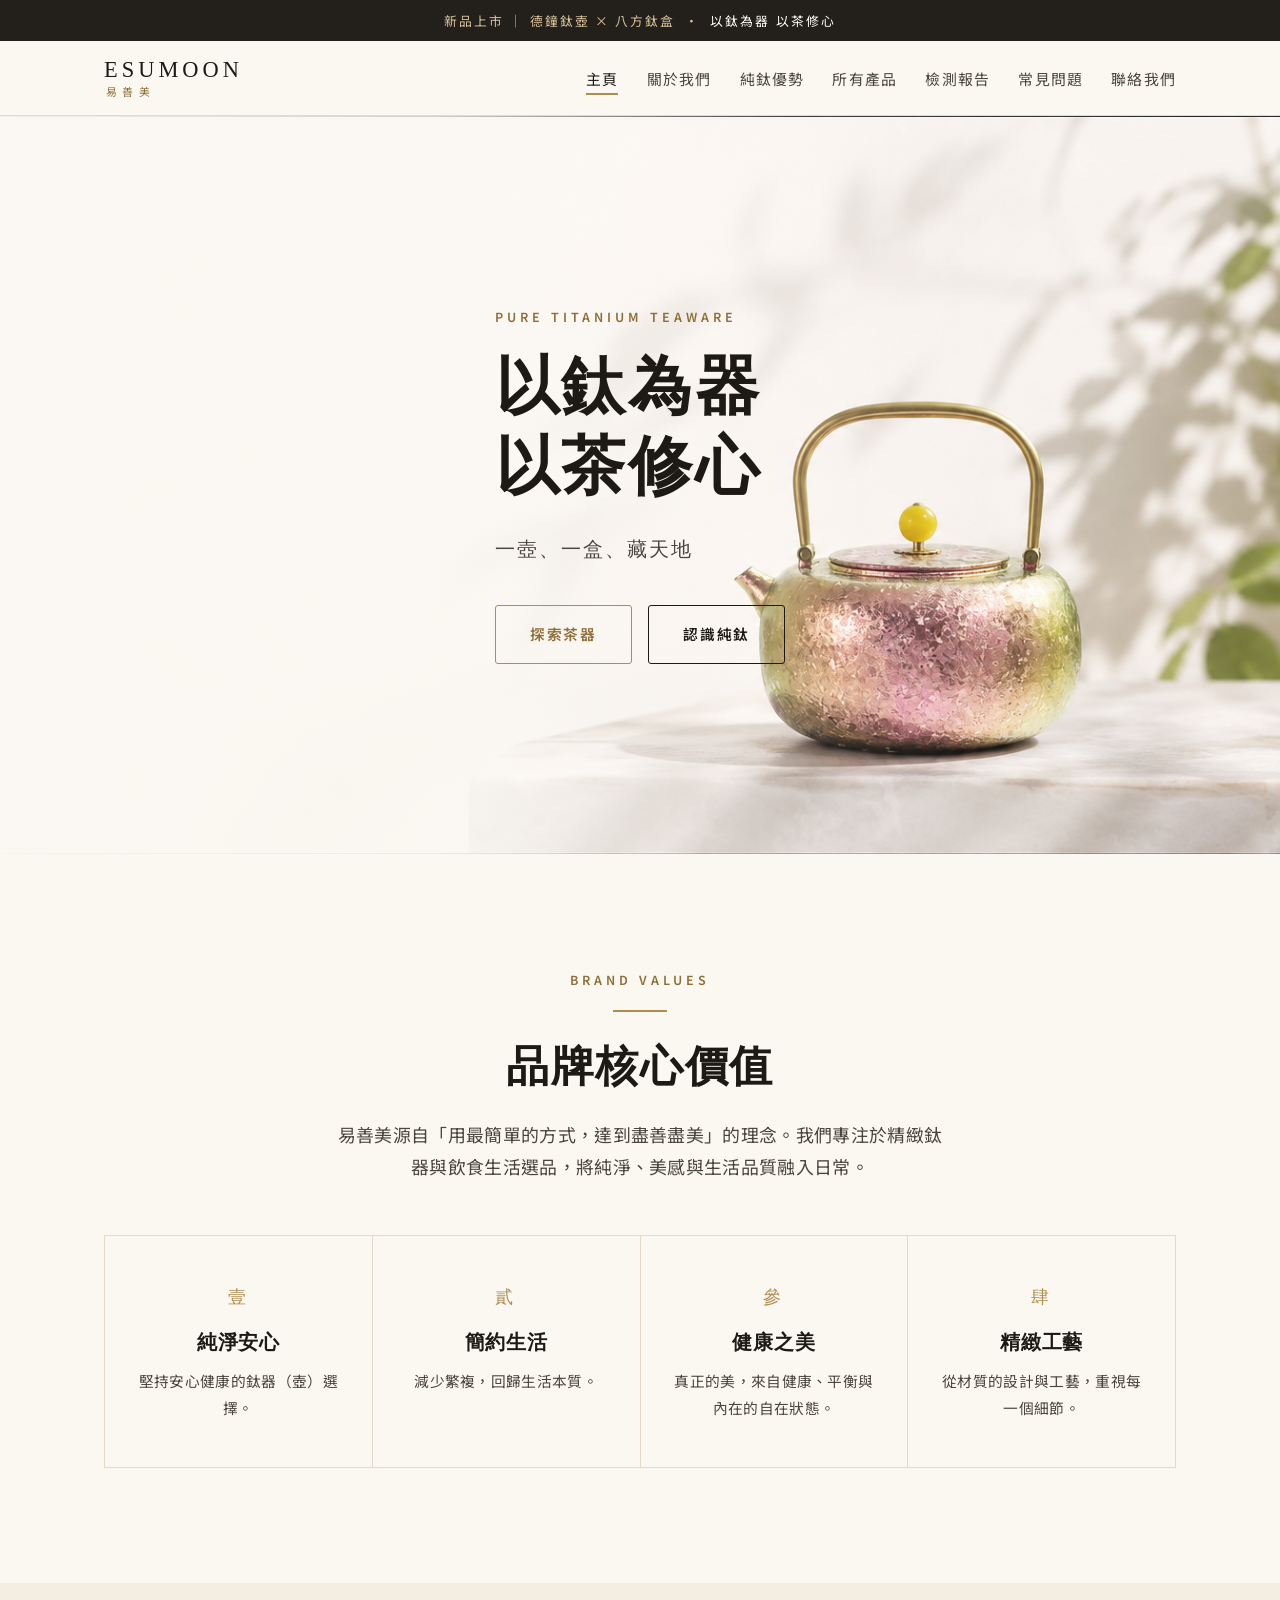
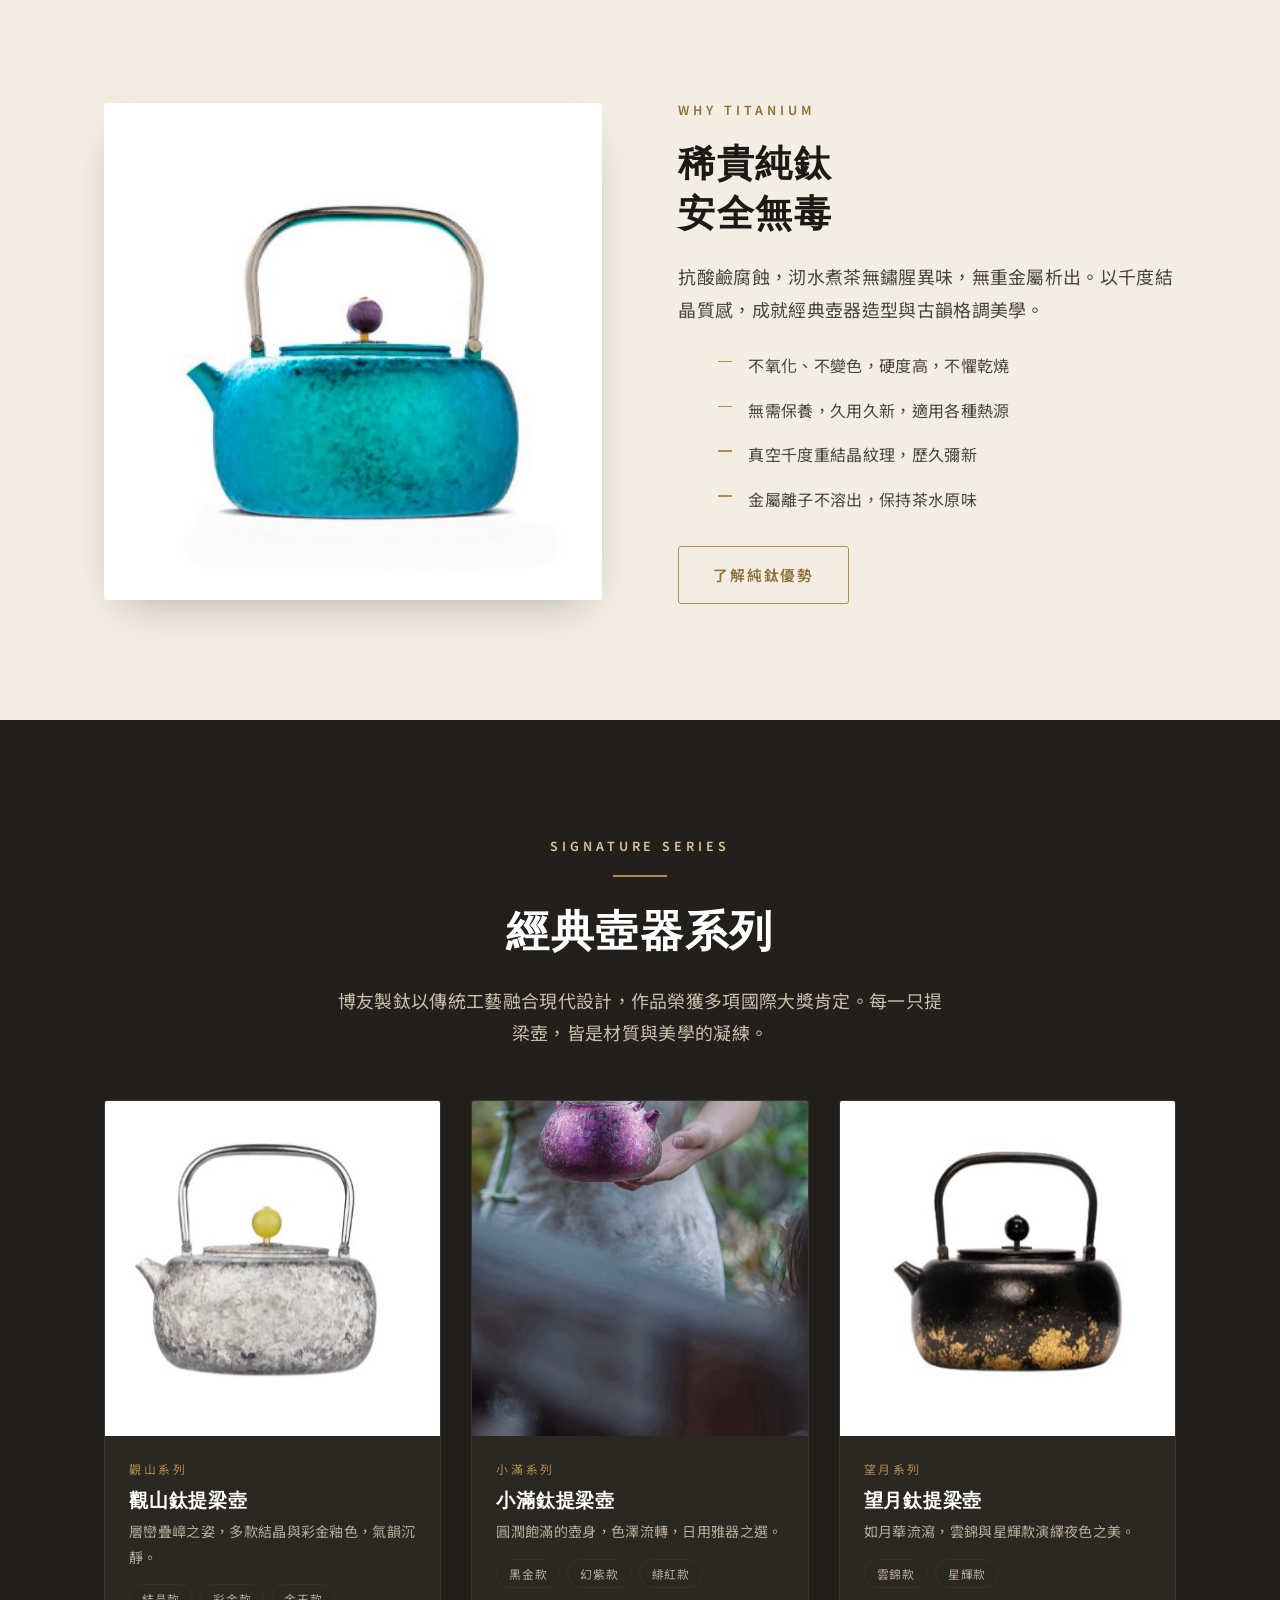
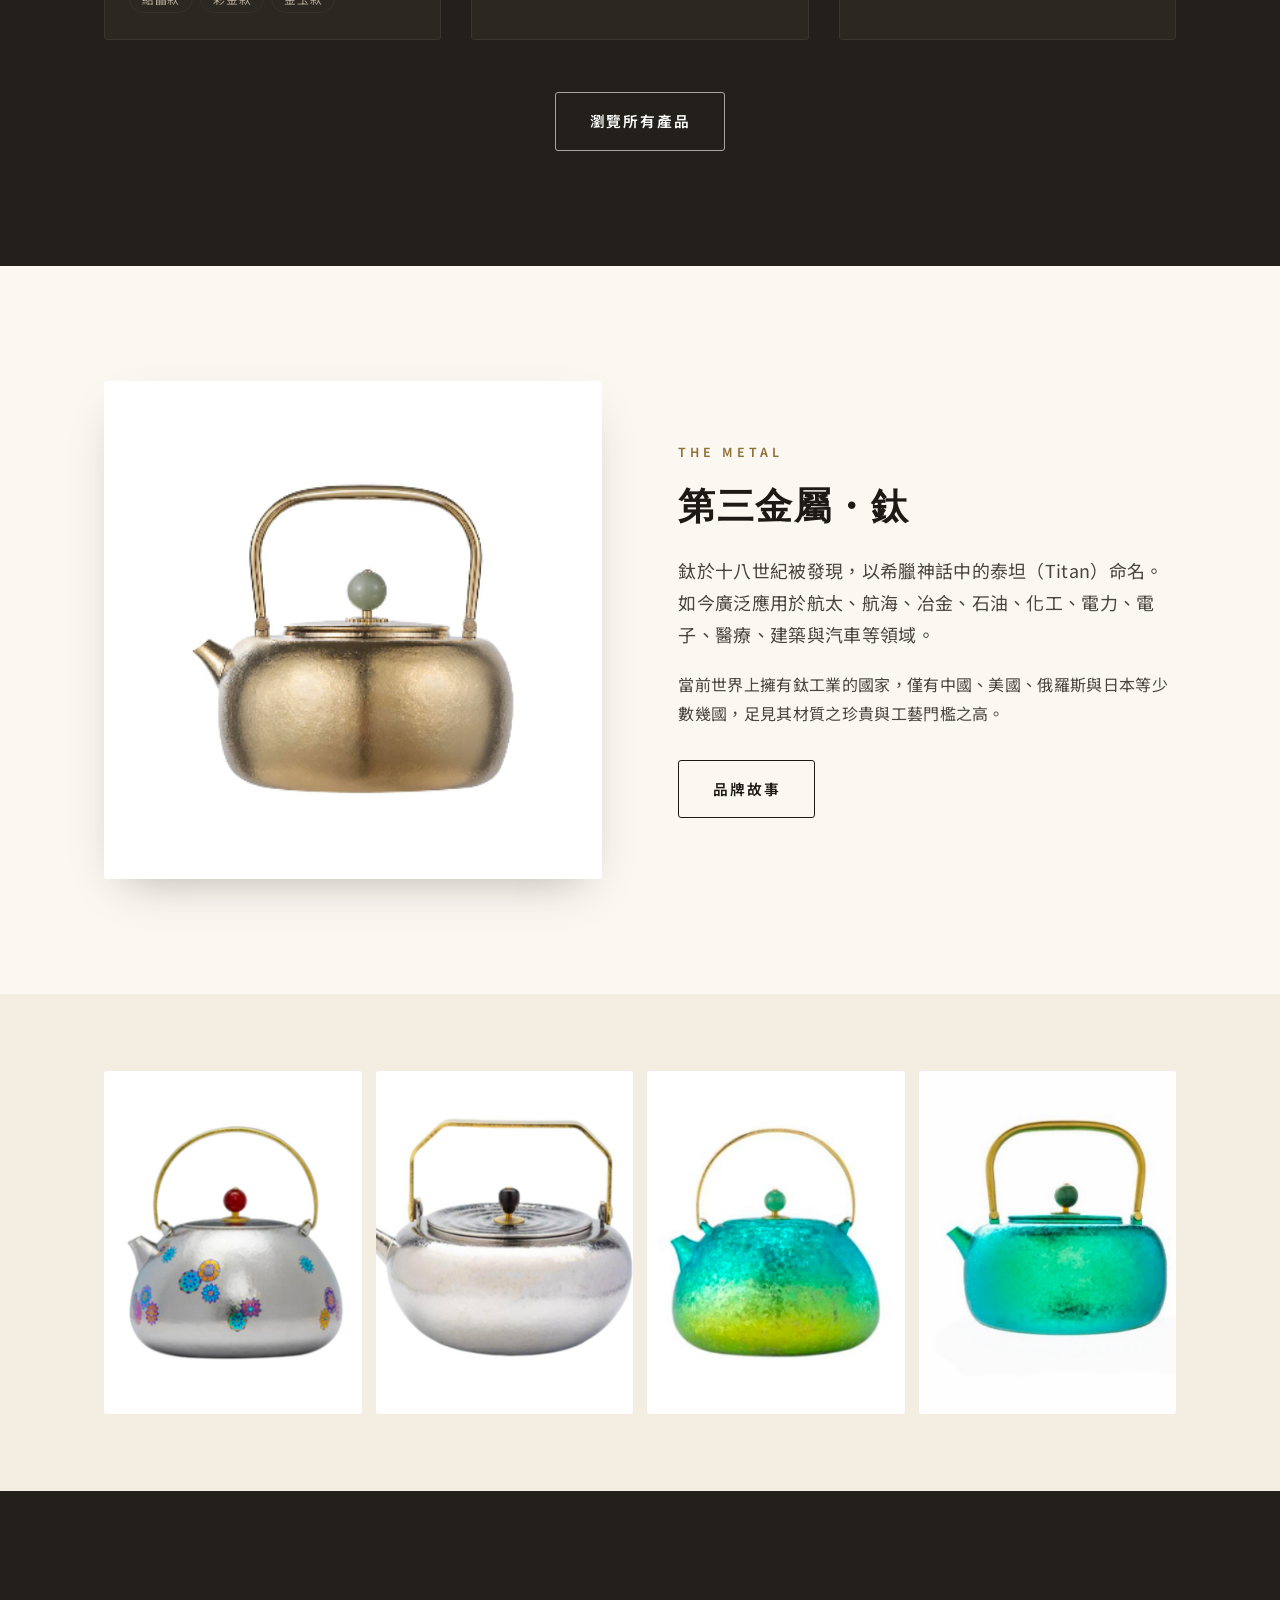
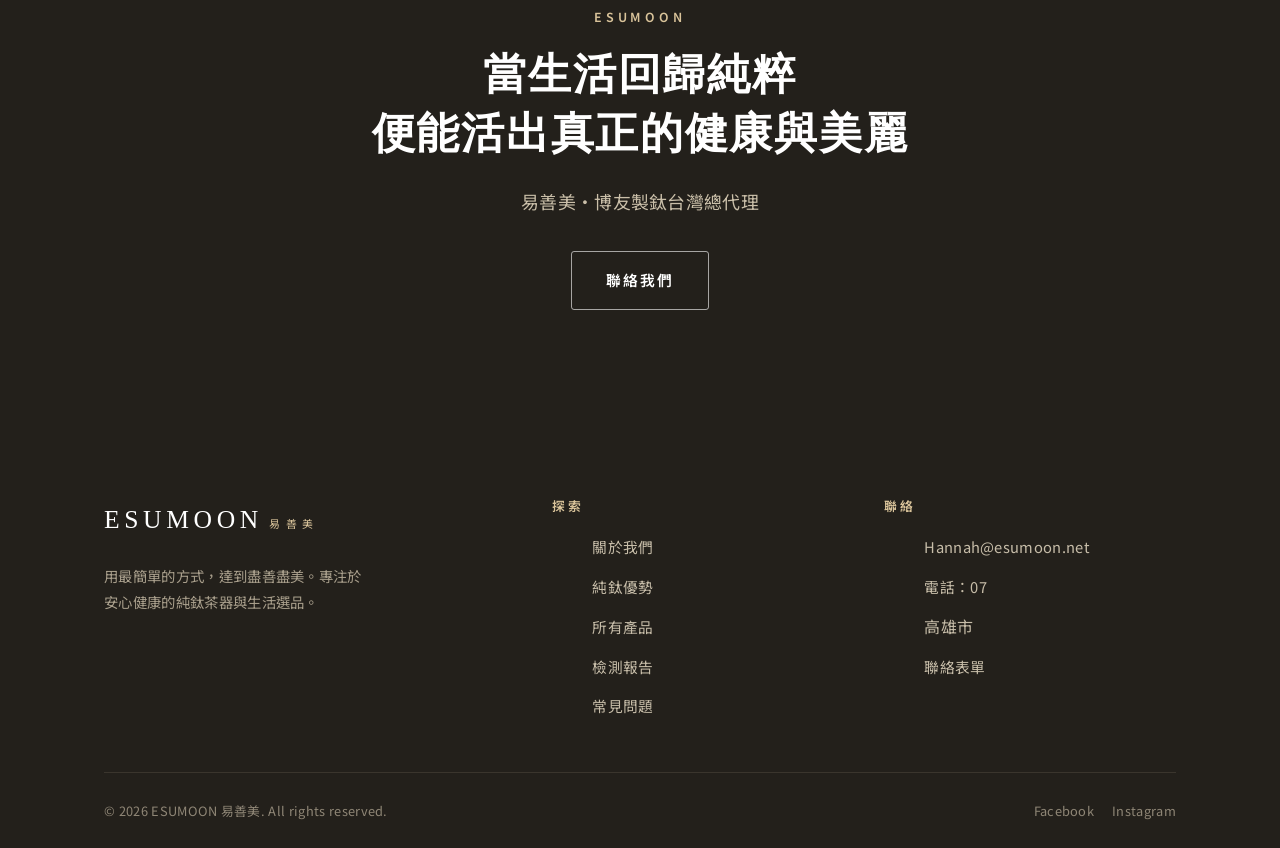
==== index.html @ 02954a68 "Initial commit: Esumoon 易善美 純鈦茶器靜態網站（Wix 重建版） - 7 頁靜態網站（主頁/關於/純鈦優勢/產品/檢測報告/常見問題/聯絡） - 純 HTML/CSS/原生 " ====
<!DOCTYPE html>
<html lang="zh-Hant-TW">
<head>
<meta charset="UTF-8" />
<meta name="viewport" content="width=device-width, initial-scale=1.0" />
<title>Esumoon 易善美｜純鈦茶器・以鈦為器 以茶修心</title>
<meta name="description" content="易善美 Esumoon — 博友製鈦台灣總代理。稀貴純鈦茶器，安全無毒、抗酸鹼腐蝕、無重金屬析出，真空千度重結晶工藝，讓每一次沏茶回歸最純粹的本質。" />
<link rel="preconnect" href="https://fonts.googleapis.com" />
<link rel="preconnect" href="https://fonts.gstatic.com" crossorigin />
<link href="https://fonts.googleapis.com/css2?family=Noto+Sans+TC:wght@300;400;500;700&family=Noto+Serif+TC:wght@500;600;700&display=swap" rel="stylesheet" />
<link rel="icon" type="image/png" href="assets/images/site/logo.png" />
<link rel="stylesheet" href="css/style.css" />
</head>
<body>

<div class="topbar">新品上市 ｜ 德鐘鈦壺 × 八方鈦盒 &nbsp;·&nbsp; <span>以鈦為器 以茶修心</span></div>

<header class="site-header">
  <div class="container">
    <nav class="nav" aria-label="主要導覽">
      <a class="brand" href="index.html">
        <span class="brand__en">ESUMOON</span>
        <span class="brand__zh">易善美</span>
      </a>
      <ul class="nav__links">
        <li><a href="index.html" class="is-active">主頁</a></li>
        <li><a href="about.html">關於我們</a></li>
        <li><a href="titanium.html">純鈦優勢</a></li>
        <li><a href="products.html">所有產品</a></li>
        <li><a href="reports.html">檢測報告</a></li>
        <li><a href="faq.html">常見問題</a></li>
        <li><a href="contact.html">聯絡我們</a></li>
      </ul>
      <button class="nav__toggle" aria-label="開啟選單" aria-expanded="false">
        <span></span><span></span><span></span>
      </button>
    </nav>
  </div>
</header>

<!-- HERO -->
<section class="hero">
  <div class="hero__media"><img src="assets/images/site/hero.png" alt="純鈦提梁壺，虹彩結晶紋理" /></div>
  <div class="hero__scrim"></div>
  <div class="container">
    <div class="hero__inner">
      <p class="eyebrow">Pure Titanium Teaware</p>
      <h1 class="hero__title">以鈦為器<br />以茶修心</h1>
      <p class="hero__sub">一壺、一盒、藏天地</p>
      <div class="hero__cta">
        <a href="products.html" class="btn btn--gold">探索茶器</a>
        <a href="titanium.html" class="btn">認識純鈦</a>
      </div>
    </div>
  </div>
</section>

<!-- 品牌核心價值 -->
<section class="section values">
  <div class="container">
    <div class="center reveal">
      <p class="eyebrow">Brand Values</p>
      <hr class="divider" />
      <h2 class="section-title">品牌核心價值</h2>
      <p class="lead">易善美源自「用最簡單的方式，達到盡善盡美」的理念。我們專注於精緻鈦器與飲食生活選品，將純淨、美感與生活品質融入日常。</p>
    </div>
    <div class="value-grid reveal" style="margin-top:52px">
      <div class="value">
        <div class="value__num">壹</div>
        <h3>純淨安心</h3>
        <p>堅持安心健康的鈦器（壺）選擇。</p>
      </div>
      <div class="value">
        <div class="value__num">貳</div>
        <h3>簡約生活</h3>
        <p>減少繁複，回歸生活本質。</p>
      </div>
      <div class="value">
        <div class="value__num">參</div>
        <h3>健康之美</h3>
        <p>真正的美，來自健康、平衡與內在的自在狀態。</p>
      </div>
      <div class="value">
        <div class="value__num">肆</div>
        <h3>精緻工藝</h3>
        <p>從材質的設計與工藝，重視每一個細節。</p>
      </div>
    </div>
  </div>
</section>

<!-- 純鈦特性 split -->
<section class="section" style="background:var(--cream)">
  <div class="container">
    <div class="split reveal">
      <div class="split__media"><img src="assets/images/products/p07.jpg" alt="鈦提梁壺 結晶紋理" /></div>
      <div class="split__text">
        <p class="eyebrow">Why Titanium</p>
        <h2>稀貴純鈦<br />安全無毒</h2>
        <p class="lead">抗酸鹼腐蝕，沏水煮茶無鏽腥異味，無重金屬析出。以千度結晶質感，成就經典壺器造型與古韻格調美學。</p>
        <ul class="feature-list">
          <li>不氧化、不變色，硬度高，不懼乾燒</li>
          <li>無需保養，久用久新，適用各種熱源</li>
          <li>真空千度重結晶紋理，歷久彌新</li>
          <li>金屬離子不溶出，保持茶水原味</li>
        </ul>
        <p style="margin-top:32px"><a href="titanium.html" class="btn btn--gold">了解純鈦優勢</a></p>
      </div>
    </div>
  </div>
</section>

<!-- 系列精選 -->
<section class="section dark">
  <div class="container">
    <div class="center reveal">
      <p class="eyebrow">Signature Series</p>
      <hr class="divider" />
      <h2 class="section-title">經典壺器系列</h2>
      <p class="lead">博友製鈦以傳統工藝融合現代設計，作品榮獲多項國際大獎肯定。每一只提梁壺，皆是材質與美學的凝練。</p>
    </div>
    <div class="card-grid reveal" style="margin-top:52px">
      <article class="pcard">
        <div class="pcard__img"><img src="assets/images/products/p08.jpg" alt="觀山鈦提梁壺" /></div>
        <div class="pcard__body">
          <p class="pcard__series">觀山系列</p>
          <h3 class="pcard__name">觀山鈦提梁壺</h3>
          <p class="pcard__desc">層巒疊嶂之姿，多款結晶與彩金釉色，氣韻沉靜。</p>
          <div class="pcard__tags"><span class="tag">結晶款</span><span class="tag">彩金款</span><span class="tag">金玉款</span></div>
        </div>
      </article>
      <article class="pcard">
        <div class="pcard__img"><img src="assets/images/products/p03.jpg" alt="小滿鈦提梁壺" /></div>
        <div class="pcard__body">
          <p class="pcard__series">小滿系列</p>
          <h3 class="pcard__name">小滿鈦提梁壺</h3>
          <p class="pcard__desc">圓潤飽滿的壺身，色澤流轉，日用雅器之選。</p>
          <div class="pcard__tags"><span class="tag">黑金款</span><span class="tag">幻紫款</span><span class="tag">緋紅款</span></div>
        </div>
      </article>
      <article class="pcard">
        <div class="pcard__img"><img src="assets/images/products/p12.jpg" alt="望月鈦提梁壺" /></div>
        <div class="pcard__body">
          <p class="pcard__series">望月系列</p>
          <h3 class="pcard__name">望月鈦提梁壺</h3>
          <p class="pcard__desc">如月華流瀉，雲錦與星輝款演繹夜色之美。</p>
          <div class="pcard__tags"><span class="tag">雲錦款</span><span class="tag">星輝款</span></div>
        </div>
      </article>
    </div>
    <div class="center reveal" style="margin-top:52px">
      <a href="products.html" class="btn btn--light">瀏覽所有產品</a>
    </div>
  </div>
</section>

<!-- 關於鈦 -->
<section class="section">
  <div class="container">
    <div class="split split--rev reveal">
      <div class="split__text">
        <p class="eyebrow">The Metal</p>
        <h2>第三金屬・鈦</h2>
        <p class="lead">鈦於十八世紀被發現，以希臘神話中的泰坦（Titan）命名。如今廣泛應用於航太、航海、冶金、石油、化工、電力、電子、醫療、建築與汽車等領域。</p>
        <p style="margin-top:20px;color:var(--ink-soft)">當前世界上擁有鈦工業的國家，僅有中國、美國、俄羅斯與日本等少數幾國，足見其材質之珍貴與工藝門檻之高。</p>
        <p style="margin-top:32px"><a href="about.html" class="btn">品牌故事</a></p>
      </div>
      <div class="split__media"><img src="assets/images/products/p16.jpg" alt="純鈦茶器" /></div>
    </div>
  </div>
</section>

<!-- 影像廊 -->
<section class="section--tight" style="background:var(--cream)">
  <div class="container">
    <div class="gallery reveal">
      <figure><img src="assets/images/products/p09.jpg" alt="鈦茶器作品" /></figure>
      <figure><img src="assets/images/products/p10.jpg" alt="鈦茶器作品" /></figure>
      <figure><img src="assets/images/products/p11.jpg" alt="鈦茶器作品" /></figure>
      <figure><img src="assets/images/products/p15.jpg" alt="鈦茶器作品" /></figure>
    </div>
  </div>
</section>

<!-- CTA -->
<section class="section dark center">
  <div class="container reveal">
    <p class="eyebrow">Esumoon</p>
    <h2 class="section-title">當生活回歸純粹<br />便能活出真正的健康與美麗</h2>
    <p class="lead">易善美・博友製鈦台灣總代理</p>
    <div style="margin-top:34px"><a href="contact.html" class="btn btn--light">聯絡我們</a></div>
  </div>
</section>

<!-- FOOTER -->
<footer class="site-footer">
  <div class="container">
    <div class="footer-grid">
      <div class="footer-brand">
        <span class="brand__en">ESUMOON</span>
        <span class="brand__zh">易善美</span>
        <p>用最簡單的方式，達到盡善盡美。專注於安心健康的純鈦茶器與生活選品。</p>
      </div>
      <div class="footer-col">
        <h4>探索</h4>
        <ul>
          <li><a href="about.html">關於我們</a></li>
          <li><a href="titanium.html">純鈦優勢</a></li>
          <li><a href="products.html">所有產品</a></li>
          <li><a href="reports.html">檢測報告</a></li>
          <li><a href="faq.html">常見問題</a></li>
        </ul>
      </div>
      <div class="footer-col">
        <h4>聯絡</h4>
        <ul>
          <li><a href="mailto:Hannah@esumoon.net">Hannah@esumoon.net</a></li>
          <li><a href="tel:07">電話：07</a></li>
          <li>高雄市</li>
          <li><a href="contact.html">聯絡表單</a></li>
        </ul>
      </div>
    </div>
    <div class="footer-bottom">
      <span>© 2026 ESUMOON 易善美. All rights reserved.</span>
      <div class="socials">
        <a href="#" aria-label="Facebook">Facebook</a>
        <a href="#" aria-label="Instagram">Instagram</a>
      </div>
    </div>
  </div>
</footer>

<script src="js/main.js"></script>
</body>
</html>
---- css/style.css ----
/* =========================================================
   Esumoon 易善美 — 純鈦茶器品牌官網（靜態重建版）
   Design system
   ========================================================= */

:root {
  /* Palette */
  --ink:        #1d1a16;   /* 主文字 / 深炭 */
  --ink-soft:   #4a453d;
  --paper:      #fbf8f2;   /* 主背景 米白 */
  --cream:      #f3ede2;   /* 次背景 */
  --line:       #e3daca;   /* 分隔線 */
  --gold:       #b08d4f;   /* 金 主強調 */
  --gold-deep:  #8f6f38;
  --gold-soft:  #d9c39a;
  --charcoal:   #23201b;   /* 深色區塊 */
  --teal:       #3c8f8a;   /* 鈦虹彩點綴 */

  --maxw: 1200px;
  --gutter: clamp(20px, 5vw, 64px);
  --radius: 3px;

  --serif: "Noto Serif TC", "Songti TC", "STSong", serif;
  --sans:  "Noto Sans TC", "PingFang TC", "Microsoft JhengHei", sans-serif;

  --shadow: 0 18px 45px -20px rgba(35, 32, 27, .35);
}

/* ---------- Reset ---------- */
*, *::before, *::after { box-sizing: border-box; }
* { margin: 0; }
html { scroll-behavior: smooth; -webkit-text-size-adjust: 100%; }
body {
  font-family: var(--sans);
  color: var(--ink);
  background: var(--paper);
  line-height: 1.8;
  letter-spacing: .02em;
  font-size: 16px;
  -webkit-font-smoothing: antialiased;
  overflow-x: hidden;
}
img { max-width: 100%; display: block; }
a { color: inherit; text-decoration: none; }
h1, h2, h3, h4 { font-family: var(--serif); font-weight: 600; line-height: 1.35; letter-spacing: .04em; }

/* ---------- Layout helpers ---------- */
.container { max-width: var(--maxw); margin-inline: auto; padding-inline: var(--gutter); }
.section { padding-block: clamp(64px, 9vw, 128px); }
.section--tight { padding-block: clamp(48px, 6vw, 88px); }
.center { text-align: center; }
.eyebrow {
  font-family: var(--sans);
  font-size: .78rem;
  letter-spacing: .32em;
  text-transform: uppercase;
  color: var(--gold-deep);
  font-weight: 600;
  margin-bottom: 18px;
}
.section-title { font-size: clamp(1.7rem, 3.6vw, 2.7rem); margin-bottom: 22px; }
.lead { font-size: clamp(1rem, 1.4vw, 1.12rem); color: var(--ink-soft); max-width: 62ch; }
.center .lead { margin-inline: auto; }
.divider {
  width: 54px; height: 2px; background: var(--gold);
  margin: 0 auto 26px; border: 0;
}

/* ---------- Buttons ---------- */
.btn {
  display: inline-flex; align-items: center; gap: .6em;
  font-family: var(--sans); font-size: .92rem; font-weight: 600;
  letter-spacing: .12em;
  padding: 15px 34px; border-radius: var(--radius);
  border: 1px solid var(--ink); color: var(--ink); background: transparent;
  cursor: pointer; transition: all .3s ease;
}
.btn:hover { background: var(--ink); color: var(--paper); }
.btn--gold { border-color: var(--gold); color: var(--gold-deep); }
.btn--gold:hover { background: var(--gold); color: #fff; border-color: var(--gold); }
.btn--light { border-color: rgba(255,255,255,.6); color: #fff; }
.btn--light:hover { background: #fff; color: var(--ink); border-color: #fff; }

/* =========================================================
   Header / Nav
   ========================================================= */
.site-header {
  position: sticky; top: 0; z-index: 100;
  background: rgba(251, 248, 242, .88);
  backdrop-filter: saturate(160%) blur(10px);
  border-bottom: 1px solid var(--line);
}
.nav {
  display: flex; align-items: center; justify-content: space-between;
  height: 74px; position: relative;
}
.brand { display: flex; flex-direction: column; line-height: 1; }
.brand__en { font-family: var(--serif); font-size: 1.4rem; letter-spacing: .18em; color: var(--ink); }
.brand__zh { font-size: .68rem; letter-spacing: .5em; color: var(--gold-deep); margin-top: 5px; padding-left: .18em; }
.nav__links { display: flex; align-items: center; gap: clamp(18px, 2.2vw, 34px); list-style: none; }
.nav__links a {
  font-size: .93rem; letter-spacing: .08em; position: relative; padding-block: 6px;
  color: var(--ink-soft); transition: color .25s;
}
.nav__links a::after {
  content: ""; position: absolute; left: 0; bottom: 0; height: 1.5px; width: 0;
  background: var(--gold); transition: width .28s ease;
}
.nav__links a:hover, .nav__links a.is-active { color: var(--ink); }
.nav__links a:hover::after, .nav__links a.is-active::after { width: 100%; }
.nav__toggle {
  display: none; background: none; border: 0; cursor: pointer;
  width: 40px; height: 40px; padding: 8px; margin-left: auto; flex: none; z-index: 2;
}
.nav__toggle span { display: block; height: 1.6px; background: var(--ink); margin: 6px 0; transition: .3s; }
.nav.is-open .nav__toggle span:nth-child(1) { transform: translateY(7.6px) rotate(45deg); }
.nav.is-open .nav__toggle span:nth-child(2) { opacity: 0; }
.nav.is-open .nav__toggle span:nth-child(3) { transform: translateY(-7.6px) rotate(-45deg); }

/* announcement bar */
.topbar {
  background: var(--charcoal); color: var(--gold-soft);
  text-align: center; font-size: .8rem; letter-spacing: .16em;
  padding: 9px 16px;
}
.topbar span { color: #fff; }

/* =========================================================
   Hero
   ========================================================= */
.hero {
  position: relative; min-height: 82vh; display: flex; align-items: center;
  background: var(--cream);
  overflow: hidden;
}
.hero__media { position: absolute; inset: 0; }
.hero__media img { width: 100%; height: 100%; object-fit: cover; object-position: right center; }
.hero__scrim {
  position: absolute; inset: 0;
  background: linear-gradient(90deg, rgba(251,248,242,.96) 0%, rgba(251,248,242,.82) 34%, rgba(251,248,242,.15) 62%, rgba(251,248,242,0) 100%);
}
.hero .container { position: relative; }
.hero__inner { max-width: 560px; }
.hero__title { font-size: clamp(2.2rem, 5.4vw, 4rem); line-height: 1.25; margin-bottom: 24px; }
.hero__sub { font-size: clamp(1rem, 1.7vw, 1.28rem); color: var(--ink-soft); font-family: var(--serif); letter-spacing: .1em; margin-bottom: 38px; }
.hero__cta { display: flex; gap: 16px; flex-wrap: wrap; }

/* =========================================================
   Values grid
   ========================================================= */
.values { background: var(--paper); }
.value-grid {
  display: grid; grid-template-columns: repeat(4, 1fr); gap: 1px;
  background: var(--line); border: 1px solid var(--line);
}
.value {
  background: var(--paper); padding: 46px 30px; text-align: center;
}
.value-grid--5 { grid-template-columns: repeat(5, 1fr); }
.value__num { font-family: var(--serif); font-size: 1.1rem; color: var(--gold); letter-spacing: .2em; margin-bottom: 16px; }
.value h3 { font-size: 1.25rem; margin-bottom: 12px; }
.value p { font-size: .92rem; color: var(--ink-soft); }

/* =========================================================
   Feature split
   ========================================================= */
.split { display: grid; grid-template-columns: 1fr 1fr; align-items: center; gap: clamp(32px, 6vw, 88px); }
.split--rev .split__text { order: 2; }
.split__media img { width: 100%; border-radius: var(--radius); box-shadow: var(--shadow); }
.split__text h2 { font-size: clamp(1.6rem, 3vw, 2.3rem); margin-bottom: 22px; }
.feature-list { list-style: none; margin-top: 26px; display: grid; gap: 16px; }
.feature-list li { position: relative; padding-left: 30px; color: var(--ink-soft); }
.feature-list li::before {
  content: ""; position: absolute; left: 0; top: .62em;
  width: 14px; height: 1.5px; background: var(--gold);
}

/* =========================================================
   Product showcase
   ========================================================= */
.dark { background: var(--charcoal); color: var(--cream); }
.dark .section-title, .dark h3 { color: #fff; }
.dark .lead { color: #cabfa9; }
.dark .eyebrow { color: var(--gold-soft); }

.card-grid { display: grid; grid-template-columns: repeat(3, 1fr); gap: 30px; }
.pcard {
  background: var(--paper); border: 1px solid var(--line); border-radius: var(--radius);
  overflow: hidden; transition: transform .35s ease, box-shadow .35s ease;
}
.dark .pcard { background: #2b2721; border-color: #3a352d; }
.pcard:hover { transform: translateY(-6px); box-shadow: var(--shadow); }
.pcard__img { aspect-ratio: 1 / 1; overflow: hidden; background: var(--cream); }
.dark .pcard__img { background: #221f1a; }
.pcard__img img { width: 100%; height: 100%; object-fit: cover; transition: transform .6s ease; }
.pcard:hover .pcard__img img { transform: scale(1.05); }
.pcard__body { padding: 22px 24px 26px; }
.pcard__series { font-size: .74rem; letter-spacing: .22em; color: var(--gold); text-transform: uppercase; margin-bottom: 8px; }
.pcard__name { font-family: var(--serif); font-size: 1.18rem; margin-bottom: 6px; }
.dark .pcard__name { color: #fff; }
.pcard__desc { font-size: .88rem; color: var(--ink-soft); }
.dark .pcard__desc { color: #b8ad98; }
.pcard__tags { margin-top: 14px; display: flex; flex-wrap: wrap; gap: 7px; }
.tag {
  font-size: .74rem; letter-spacing: .06em; color: var(--ink-soft);
  border: 1px solid var(--line); border-radius: 999px; padding: 3px 12px;
}
.dark .tag { border-color: #46403666; color: #b8ad98; }

/* accessory category grid (text cards) */
.acc-grid { display: grid; grid-template-columns: repeat(3, 1fr); gap: 18px; }
.acc {
  background: #2b2721; border: 1px solid #3a352d; border-radius: var(--radius);
  padding: 30px 30px 34px; transition: border-color .3s, transform .3s;
}
.acc:hover { border-color: var(--gold); transform: translateY(-4px); }
.acc .pcard__name { color: #fff; margin-bottom: 8px; }
.acc .pcard__desc { color: #b8ad98; margin-bottom: 16px; }

/* gallery */
.gallery { display: grid; grid-template-columns: repeat(4, 1fr); gap: 14px; }
.gallery figure { position: relative; overflow: hidden; border-radius: var(--radius); aspect-ratio: 3 / 4; background: var(--cream); }
.gallery img { width: 100%; height: 100%; object-fit: cover; transition: transform .6s ease; }
.gallery figure:hover img { transform: scale(1.06); }

/* =========================================================
   Awards / logos
   ========================================================= */
.awards { display: grid; grid-template-columns: repeat(3, 1fr); gap: 40px; }
.award { text-align: center; padding: 20px; }
.award__badge {
  width: 76px; height: 76px; margin: 0 auto 22px; border-radius: 50%;
  border: 1.5px solid var(--gold); color: var(--gold-deep);
  display: grid; place-items: center; font-family: var(--serif); font-size: 1.5rem;
}
.award__logo { height: 96px; margin: 0 auto 24px; display: grid; place-items: center; }
.award__logo img { max-height: 96px; width: auto; object-fit: contain; }
.award h3 { font-size: 1.2rem; margin-bottom: 12px; }
.award p { font-size: .9rem; color: var(--ink-soft); }

.certs { display: flex; flex-wrap: wrap; gap: 18px; justify-content: center; margin-top: 40px; }
.cert {
  border: 1px solid var(--line); border-radius: var(--radius);
  padding: 14px 30px; font-family: var(--serif); letter-spacing: .1em;
  font-size: 1.05rem; color: var(--ink-soft); background: var(--paper);
}
.cert small { display: block; font-family: var(--sans); font-size: .68rem; letter-spacing: .1em; color: var(--gold-deep); margin-top: 2px; }

/* =========================================================
   Timeline
   ========================================================= */
.timeline { max-width: 780px; margin-inline: auto; position: relative; }
.timeline::before { content: ""; position: absolute; left: 90px; top: 6px; bottom: 6px; width: 1px; background: var(--line); }
.tl-item { display: grid; grid-template-columns: 90px 1fr; gap: 34px; padding-block: 18px; position: relative; }
.tl-item__year { font-family: var(--serif); font-size: 1.15rem; color: var(--gold-deep); text-align: right; }
.tl-item__body { position: relative; }
.tl-item__body::before {
  content: ""; position: absolute; left: -38px; top: .5em; width: 9px; height: 9px;
  background: var(--paper); border: 2px solid var(--gold); border-radius: 50%;
}
.tl-item__body p { color: var(--ink-soft); font-size: .95rem; }

/* =========================================================
   FAQ accordion
   ========================================================= */
.faq { max-width: 820px; margin-inline: auto; }
.faq-item { border-bottom: 1px solid var(--line); }
.faq-q {
  width: 100%; background: none; border: 0; cursor: pointer;
  display: flex; justify-content: space-between; align-items: center; gap: 20px;
  padding: 26px 4px; text-align: left;
  font-family: var(--serif); font-size: 1.1rem; color: var(--ink); letter-spacing: .03em;
}
.faq-q__icon { flex: none; width: 22px; height: 22px; position: relative; transition: transform .3s; }
.faq-q__icon::before, .faq-q__icon::after { content: ""; position: absolute; background: var(--gold); }
.faq-q__icon::before { top: 50%; left: 0; right: 0; height: 1.6px; transform: translateY(-50%); }
.faq-q__icon::after { left: 50%; top: 0; bottom: 0; width: 1.6px; transform: translateX(-50%); transition: opacity .3s; }
.faq-item.is-open .faq-q__icon::after { opacity: 0; }
.faq-a { overflow: hidden; max-height: 0; transition: max-height .4s ease; }
.faq-a__inner { padding: 0 4px 26px; color: var(--ink-soft); font-size: .96rem; }

/* =========================================================
   Contact
   ========================================================= */
.contact-grid { display: grid; grid-template-columns: 1.1fr .9fr; gap: clamp(32px, 6vw, 72px); }
.field { margin-bottom: 22px; }
.field label { display: block; font-size: .85rem; letter-spacing: .08em; margin-bottom: 8px; color: var(--ink-soft); }
.field label .req { color: var(--gold-deep); }
.field input, .field select, .field textarea {
  width: 100%; font-family: var(--sans); font-size: .95rem; color: var(--ink);
  padding: 13px 15px; border: 1px solid var(--line); border-radius: var(--radius);
  background: var(--paper); transition: border-color .25s;
}
.field input:focus, .field select:focus, .field textarea:focus { outline: none; border-color: var(--gold); }
.field textarea { min-height: 140px; resize: vertical; }
.contact-info { }
.contact-info .info-row { display: flex; gap: 16px; padding: 20px 0; border-bottom: 1px solid var(--line); }
.contact-info .info-row:last-child { border-bottom: 0; }
.info-row .k { font-family: var(--serif); font-size: 1.05rem; color: var(--gold-deep); min-width: 68px; }
.info-row .v { color: var(--ink-soft); }
.form-note { font-size: .82rem; color: var(--ink-soft); margin-top: 10px; }

/* =========================================================
   Page banner (interior pages)
   ========================================================= */
.page-banner { background: var(--charcoal); color: #fff; text-align: center; padding: clamp(60px, 9vw, 110px) 0; }
.page-banner h1 { font-size: clamp(2rem, 4.5vw, 3rem); margin-bottom: 14px; }
.page-banner p { color: var(--gold-soft); letter-spacing: .16em; font-size: .95rem; }
.breadcrumb { font-size: .8rem; letter-spacing: .1em; color: var(--ink-soft); padding: 18px 0; }
.breadcrumb a:hover { color: var(--gold-deep); }

/* prose */
.prose p { margin-bottom: 20px; color: var(--ink-soft); }
.prose h3 { font-size: 1.4rem; margin: 40px 0 16px; }
.prose h3:first-child { margin-top: 0; }

/* =========================================================
   Footer
   ========================================================= */
.site-footer { background: var(--charcoal); color: #c7bda9; padding-top: 72px; }
.footer-grid { display: grid; grid-template-columns: 1.4fr 1fr 1fr; gap: 40px; padding-bottom: 52px; border-bottom: 1px solid #3a352d; }
.footer-brand .brand__en { color: #fff; font-size: 1.6rem; }
.footer-brand .brand__zh { color: var(--gold-soft); }
.footer-brand p { margin-top: 20px; font-size: .9rem; max-width: 34ch; color: #a99f8c; }
.footer-col h4 { font-family: var(--sans); font-size: .8rem; letter-spacing: .2em; text-transform: uppercase; color: var(--gold-soft); margin-bottom: 18px; }
.footer-col ul { list-style: none; display: grid; gap: 11px; }
.footer-col a { font-size: .92rem; color: #c7bda9; transition: color .25s; }
.footer-col a:hover { color: #fff; }
.footer-bottom { display: flex; justify-content: space-between; align-items: center; flex-wrap: wrap; gap: 14px; padding: 26px 0; font-size: .8rem; color: #8f8676; }
.footer-bottom .socials { display: flex; gap: 18px; }
.footer-bottom .socials a:hover { color: #fff; }

/* =========================================================
   Reveal on scroll
   ========================================================= */
.reveal { opacity: 0; transform: translateY(28px); transition: opacity .7s ease, transform .7s ease; }
.reveal.is-in { opacity: 1; transform: none; }

/* =========================================================
   Responsive
   ========================================================= */
@media (max-width: 960px) {
  .value-grid, .value-grid--5 { grid-template-columns: repeat(2, 1fr); }
  .card-grid { grid-template-columns: repeat(2, 1fr); }
  .acc-grid { grid-template-columns: repeat(2, 1fr); }
  .awards { grid-template-columns: 1fr; gap: 20px; }
  .split { grid-template-columns: 1fr; }
  .split--rev .split__text { order: 0; }
  .contact-grid { grid-template-columns: 1fr; }
  .footer-grid { grid-template-columns: 1fr 1fr; }
  .gallery { grid-template-columns: repeat(3, 1fr); }
}
@media (max-width: 680px) {
  .nav__toggle { display: block; }
  .nav__links {
    position: absolute; top: 74px; left: 0; right: 0; flex-direction: column;
    gap: 0; background: var(--paper); border-bottom: 1px solid var(--line);
    max-height: 0; overflow: hidden; transition: max-height .35s ease;
  }
  .nav.is-open .nav__links { max-height: 460px; }
  .nav__links li { width: 100%; text-align: center; border-top: 1px solid var(--line); }
  .nav__links a { display: block; padding: 16px; }
  .hero__scrim { background: linear-gradient(180deg, rgba(251,248,242,.7) 0%, rgba(251,248,242,.55) 45%, rgba(251,248,242,.9) 100%); }
  .hero__media img { object-position: center; }
  .card-grid { grid-template-columns: 1fr; }
  .acc-grid { grid-template-columns: 1fr; }
  .value-grid, .value-grid--5 { grid-template-columns: 1fr; }
  .gallery { grid-template-columns: repeat(2, 1fr); }
  .footer-grid { grid-template-columns: 1fr; }
  .timeline::before { left: 70px; }
  .tl-item { grid-template-columns: 70px 1fr; gap: 24px; }
}
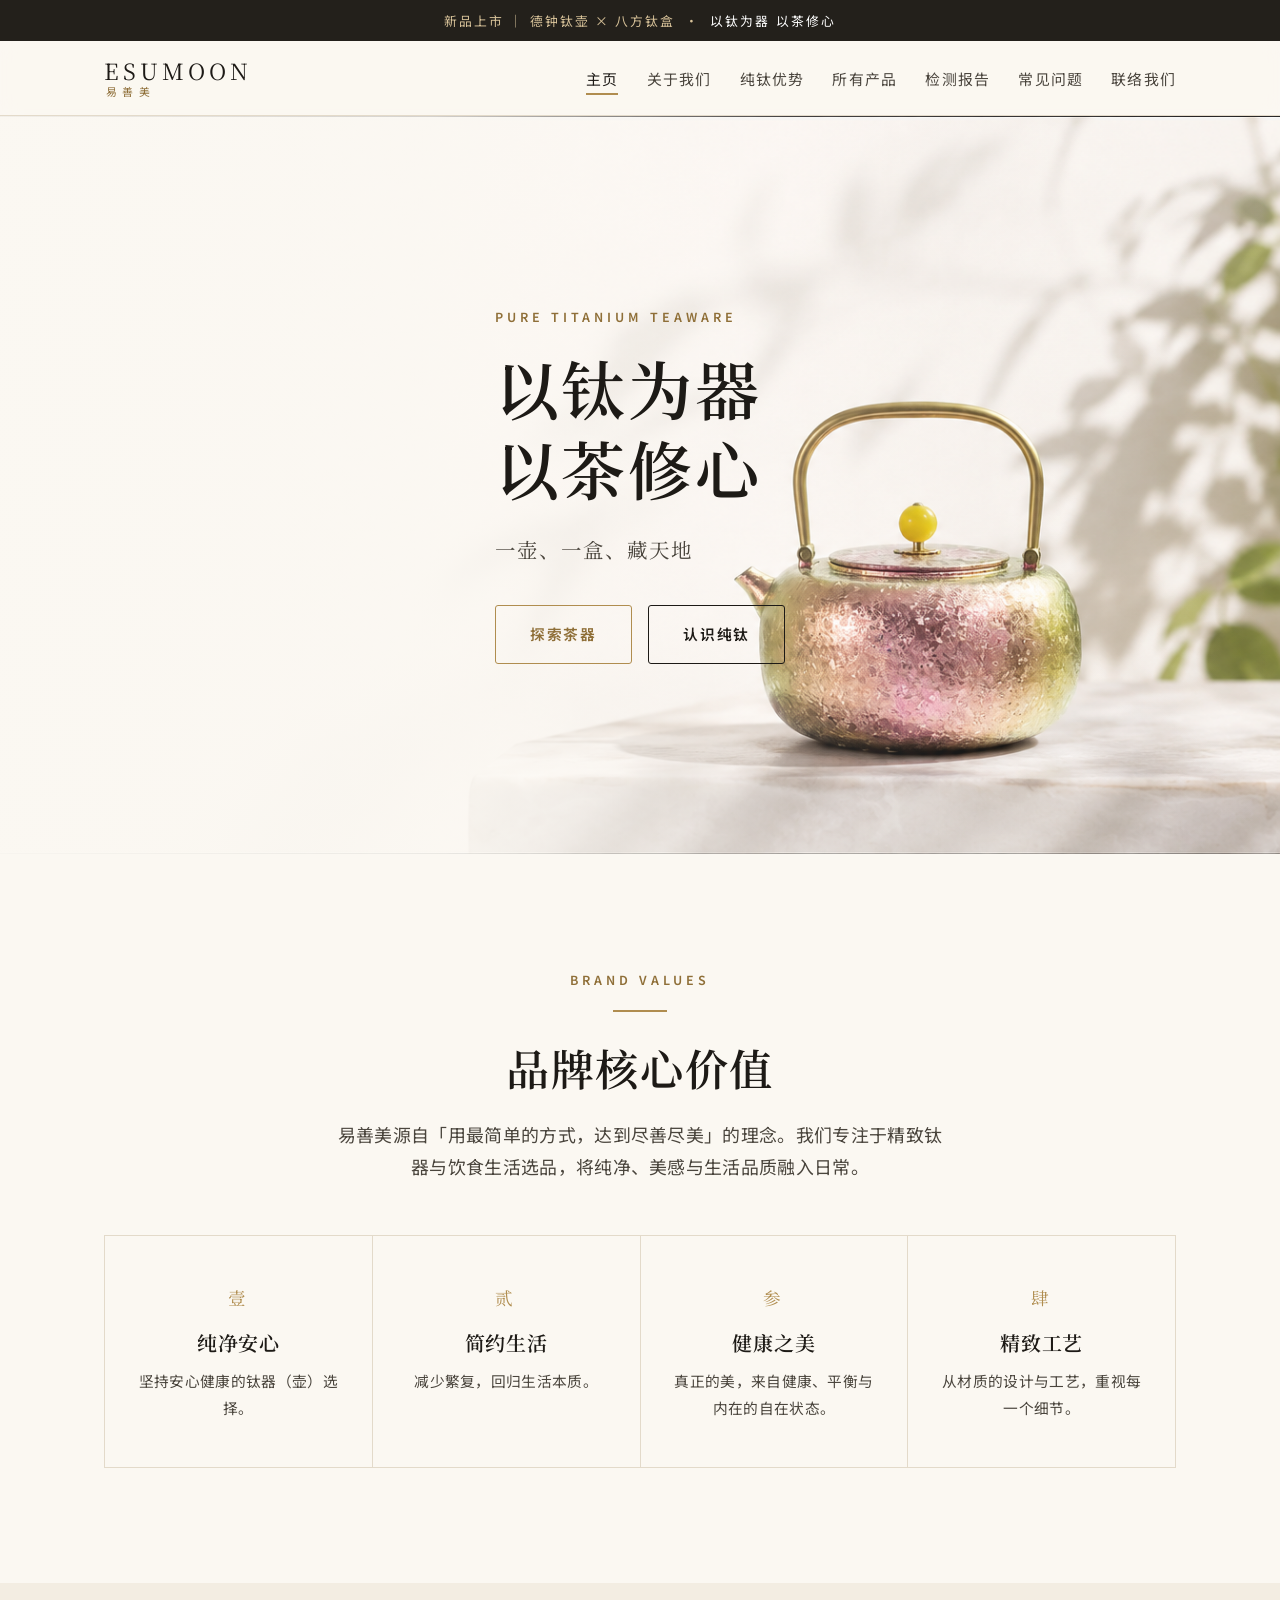
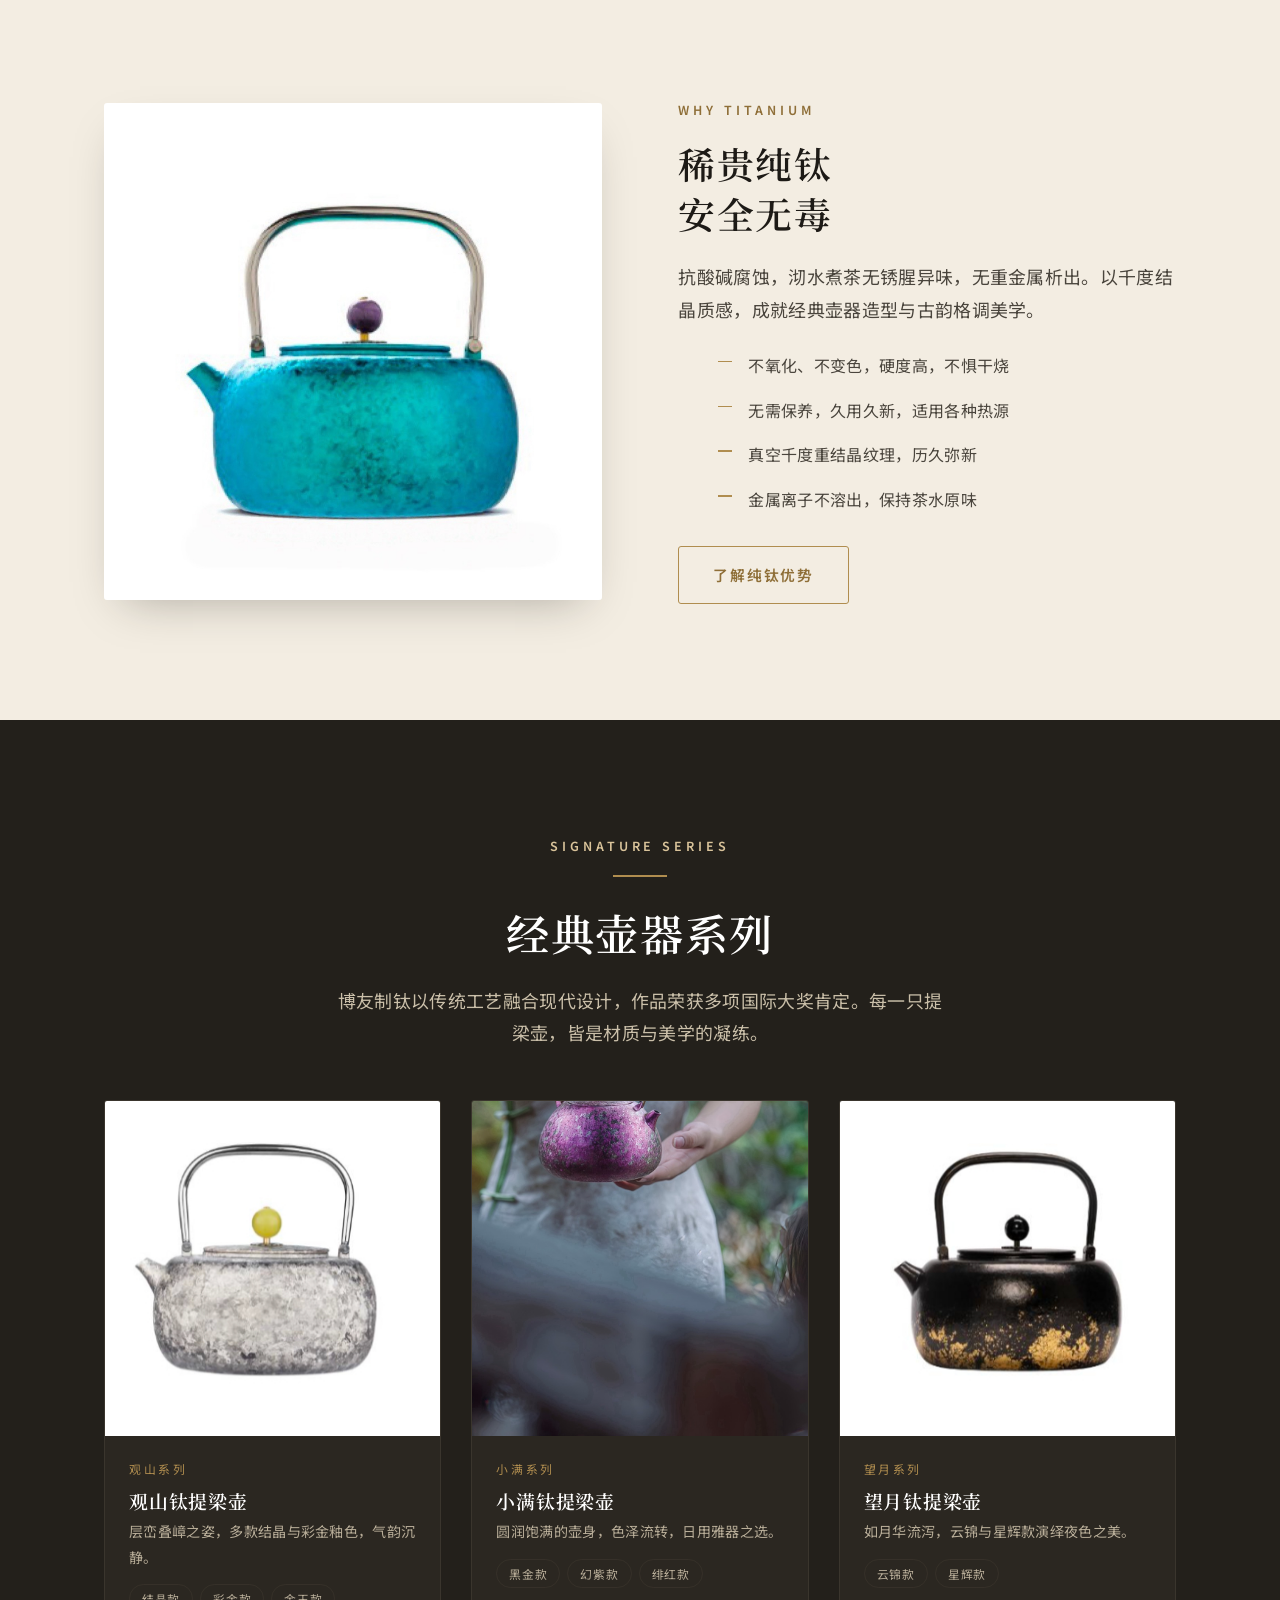
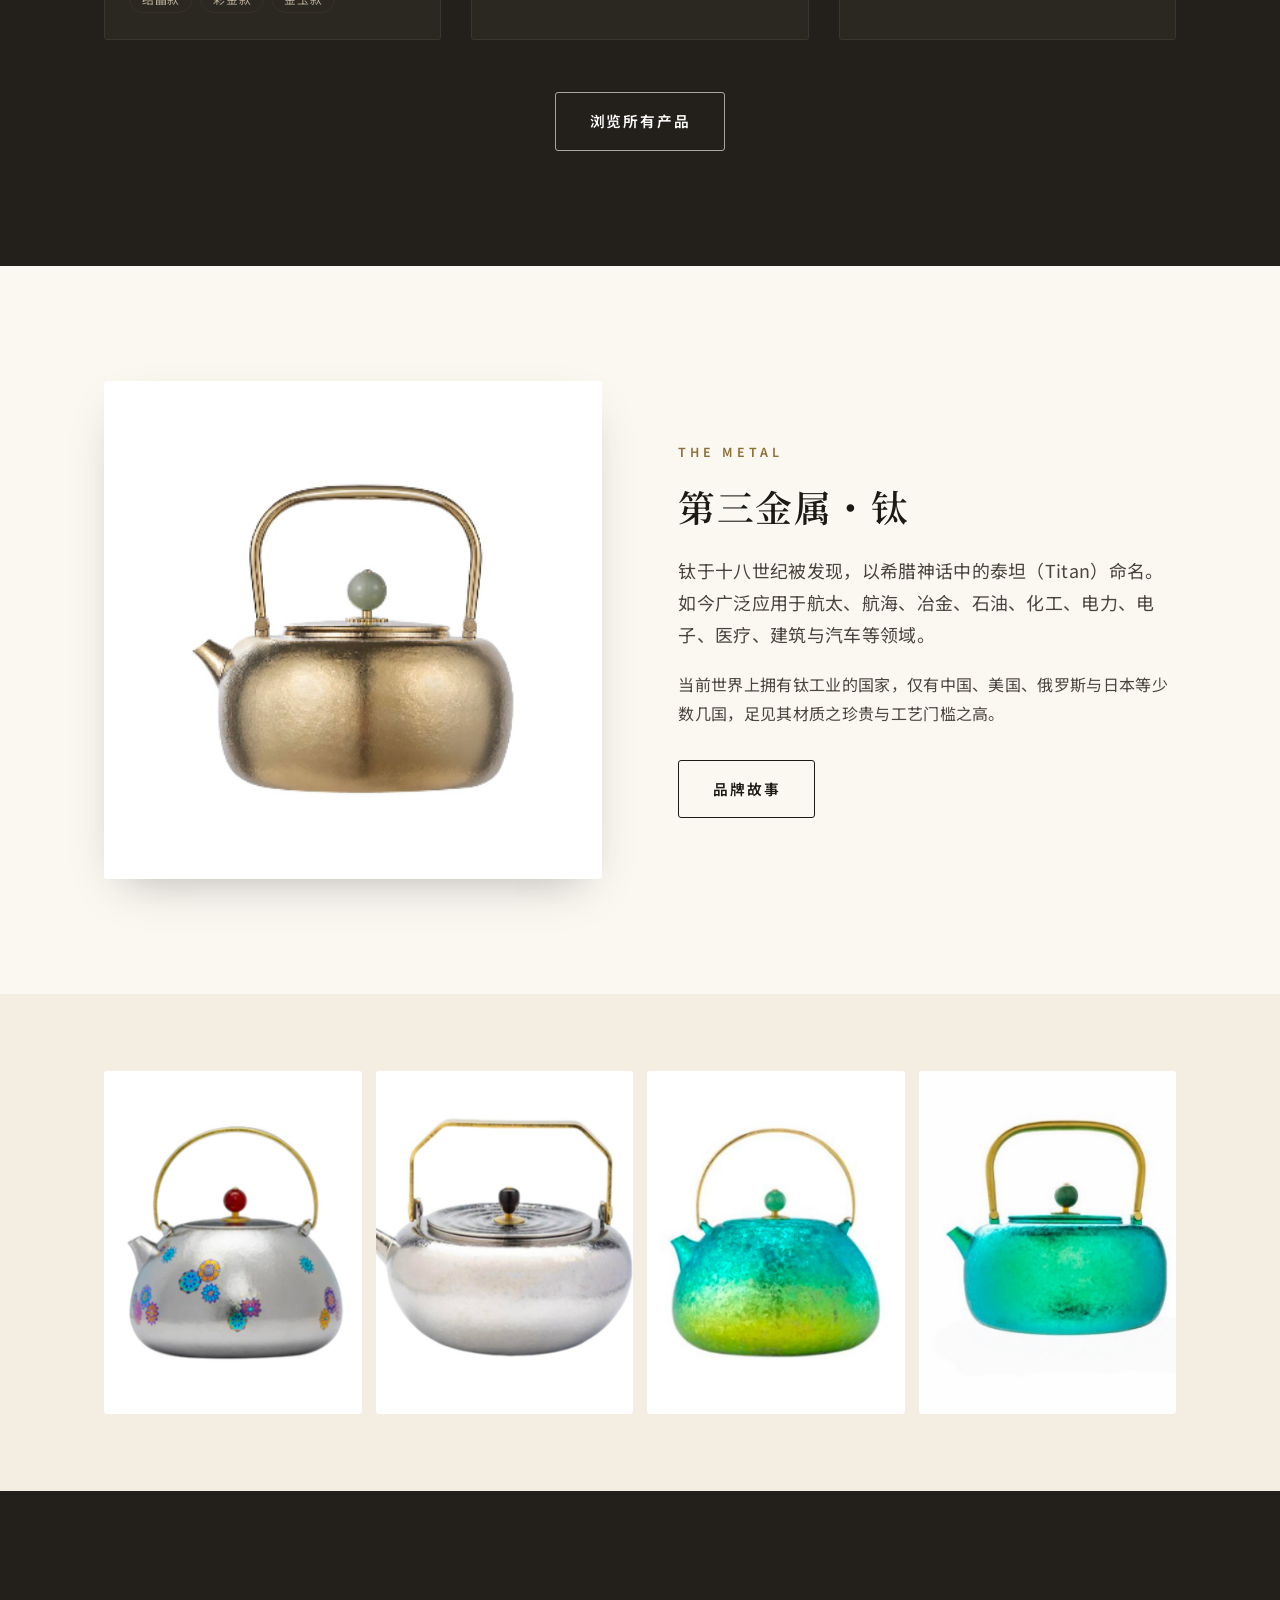
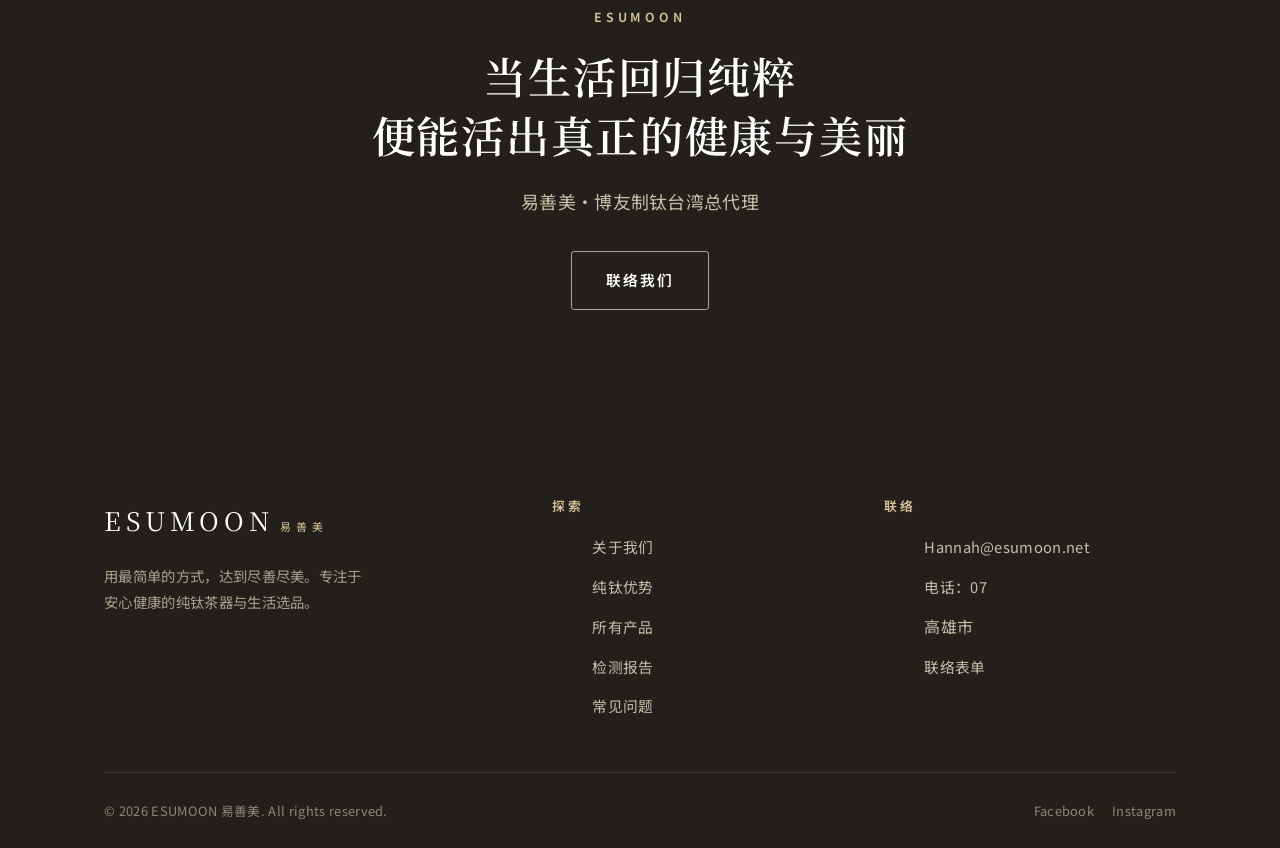
==== commit c16dbe56: "轉為簡體中文：全站文字 OpenCC 繁轉簡、lang 改 zh-Hans-CN、字型改用 Noto SC Co-Authored-By: Claude Opus 4.8 (1M context) <" ====
--- a/index.html
+++ b/index.html
@@ -1,37 +1,37 @@
 <!DOCTYPE html>
-<html lang="zh-Hant-TW">
+<html lang="zh-Hans-CN">
 <head>
 <meta charset="UTF-8" />
 <meta name="viewport" content="width=device-width, initial-scale=1.0" />
-<title>Esumoon 易善美｜純鈦茶器・以鈦為器 以茶修心</title>
-<meta name="description" content="易善美 Esumoon — 博友製鈦台灣總代理。稀貴純鈦茶器，安全無毒、抗酸鹼腐蝕、無重金屬析出，真空千度重結晶工藝，讓每一次沏茶回歸最純粹的本質。" />
+<title>Esumoon 易善美｜纯钛茶器・以钛为器 以茶修心</title>
+<meta name="description" content="易善美 Esumoon — 博友制钛台湾总代理。稀贵纯钛茶器，安全无毒、抗酸碱腐蚀、无重金属析出，真空千度重结晶工艺，让每一次沏茶回归最纯粹的本质。" />
 <link rel="preconnect" href="https://fonts.googleapis.com" />
 <link rel="preconnect" href="https://fonts.gstatic.com" crossorigin />
-<link href="https://fonts.googleapis.com/css2?family=Noto+Sans+TC:wght@300;400;500;700&family=Noto+Serif+TC:wght@500;600;700&display=swap" rel="stylesheet" />
+<link href="https://fonts.googleapis.com/css2?family=Noto+Sans+SC:wght@300;400;500;700&family=Noto+Serif+SC:wght@500;600;700&display=swap" rel="stylesheet" />
 <link rel="icon" type="image/png" href="assets/images/site/logo.png" />
 <link rel="stylesheet" href="css/style.css" />
 </head>
 <body>
 
-<div class="topbar">新品上市 ｜ 德鐘鈦壺 × 八方鈦盒 &nbsp;·&nbsp; <span>以鈦為器 以茶修心</span></div>
+<div class="topbar">新品上市 ｜ 德钟钛壶 × 八方钛盒 &nbsp;·&nbsp; <span>以钛为器 以茶修心</span></div>
 
 <header class="site-header">
   <div class="container">
-    <nav class="nav" aria-label="主要導覽">
+    <nav class="nav" aria-label="主要导览">
       <a class="brand" href="index.html">
         <span class="brand__en">ESUMOON</span>
         <span class="brand__zh">易善美</span>
       </a>
       <ul class="nav__links">
-        <li><a href="index.html" class="is-active">主頁</a></li>
-        <li><a href="about.html">關於我們</a></li>
-        <li><a href="titanium.html">純鈦優勢</a></li>
-        <li><a href="products.html">所有產品</a></li>
-        <li><a href="reports.html">檢測報告</a></li>
-        <li><a href="faq.html">常見問題</a></li>
-        <li><a href="contact.html">聯絡我們</a></li>
+        <li><a href="index.html" class="is-active">主页</a></li>
+        <li><a href="about.html">关于我们</a></li>
+        <li><a href="titanium.html">纯钛优势</a></li>
+        <li><a href="products.html">所有产品</a></li>
+        <li><a href="reports.html">检测报告</a></li>
+        <li><a href="faq.html">常见问题</a></li>
+        <li><a href="contact.html">联络我们</a></li>
       </ul>
-      <button class="nav__toggle" aria-label="開啟選單" aria-expanded="false">
+      <button class="nav__toggle" aria-label="开启选单" aria-expanded="false">
         <span></span><span></span><span></span>
       </button>
     </nav>
@@ -40,132 +40,132 @@
 
 <!-- HERO -->
 <section class="hero">
-  <div class="hero__media"><img src="assets/images/site/hero.png" alt="純鈦提梁壺，虹彩結晶紋理" /></div>
+  <div class="hero__media"><img src="assets/images/site/hero.png" alt="纯钛提梁壶，虹彩结晶纹理" /></div>
   <div class="hero__scrim"></div>
   <div class="container">
     <div class="hero__inner">
       <p class="eyebrow">Pure Titanium Teaware</p>
-      <h1 class="hero__title">以鈦為器<br />以茶修心</h1>
-      <p class="hero__sub">一壺、一盒、藏天地</p>
+      <h1 class="hero__title">以钛为器<br />以茶修心</h1>
+      <p class="hero__sub">一壶、一盒、藏天地</p>
       <div class="hero__cta">
         <a href="products.html" class="btn btn--gold">探索茶器</a>
-        <a href="titanium.html" class="btn">認識純鈦</a>
-      </div>
-    </div>
-  </div>
-</section>
-
-<!-- 品牌核心價值 -->
+        <a href="titanium.html" class="btn">认识纯钛</a>
+      </div>
+    </div>
+  </div>
+</section>
+
+<!-- 品牌核心价值 -->
 <section class="section values">
   <div class="container">
     <div class="center reveal">
       <p class="eyebrow">Brand Values</p>
       <hr class="divider" />
-      <h2 class="section-title">品牌核心價值</h2>
-      <p class="lead">易善美源自「用最簡單的方式，達到盡善盡美」的理念。我們專注於精緻鈦器與飲食生活選品，將純淨、美感與生活品質融入日常。</p>
+      <h2 class="section-title">品牌核心价值</h2>
+      <p class="lead">易善美源自「用最简单的方式，达到尽善尽美」的理念。我们专注于精致钛器与饮食生活选品，将纯净、美感与生活品质融入日常。</p>
     </div>
     <div class="value-grid reveal" style="margin-top:52px">
       <div class="value">
         <div class="value__num">壹</div>
-        <h3>純淨安心</h3>
-        <p>堅持安心健康的鈦器（壺）選擇。</p>
-      </div>
-      <div class="value">
-        <div class="value__num">貳</div>
-        <h3>簡約生活</h3>
-        <p>減少繁複，回歸生活本質。</p>
-      </div>
-      <div class="value">
-        <div class="value__num">參</div>
+        <h3>纯净安心</h3>
+        <p>坚持安心健康的钛器（壶）选择。</p>
+      </div>
+      <div class="value">
+        <div class="value__num">贰</div>
+        <h3>简约生活</h3>
+        <p>减少繁复，回归生活本质。</p>
+      </div>
+      <div class="value">
+        <div class="value__num">参</div>
         <h3>健康之美</h3>
-        <p>真正的美，來自健康、平衡與內在的自在狀態。</p>
+        <p>真正的美，来自健康、平衡与内在的自在状态。</p>
       </div>
       <div class="value">
         <div class="value__num">肆</div>
-        <h3>精緻工藝</h3>
-        <p>從材質的設計與工藝，重視每一個細節。</p>
-      </div>
-    </div>
-  </div>
-</section>
-
-<!-- 純鈦特性 split -->
+        <h3>精致工艺</h3>
+        <p>从材质的设计与工艺，重视每一个细节。</p>
+      </div>
+    </div>
+  </div>
+</section>
+
+<!-- 纯钛特性 split -->
 <section class="section" style="background:var(--cream)">
   <div class="container">
     <div class="split reveal">
-      <div class="split__media"><img src="assets/images/products/p07.jpg" alt="鈦提梁壺 結晶紋理" /></div>
+      <div class="split__media"><img src="assets/images/products/p07.jpg" alt="钛提梁壶 结晶纹理" /></div>
       <div class="split__text">
         <p class="eyebrow">Why Titanium</p>
-        <h2>稀貴純鈦<br />安全無毒</h2>
-        <p class="lead">抗酸鹼腐蝕，沏水煮茶無鏽腥異味，無重金屬析出。以千度結晶質感，成就經典壺器造型與古韻格調美學。</p>
+        <h2>稀贵纯钛<br />安全无毒</h2>
+        <p class="lead">抗酸碱腐蚀，沏水煮茶无锈腥异味，无重金属析出。以千度结晶质感，成就经典壶器造型与古韵格调美学。</p>
         <ul class="feature-list">
-          <li>不氧化、不變色，硬度高，不懼乾燒</li>
-          <li>無需保養，久用久新，適用各種熱源</li>
-          <li>真空千度重結晶紋理，歷久彌新</li>
-          <li>金屬離子不溶出，保持茶水原味</li>
+          <li>不氧化、不变色，硬度高，不惧干烧</li>
+          <li>无需保养，久用久新，适用各种热源</li>
+          <li>真空千度重结晶纹理，历久弥新</li>
+          <li>金属离子不溶出，保持茶水原味</li>
         </ul>
-        <p style="margin-top:32px"><a href="titanium.html" class="btn btn--gold">了解純鈦優勢</a></p>
-      </div>
-    </div>
-  </div>
-</section>
-
-<!-- 系列精選 -->
+        <p style="margin-top:32px"><a href="titanium.html" class="btn btn--gold">了解纯钛优势</a></p>
+      </div>
+    </div>
+  </div>
+</section>
+
+<!-- 系列精选 -->
 <section class="section dark">
   <div class="container">
     <div class="center reveal">
       <p class="eyebrow">Signature Series</p>
       <hr class="divider" />
-      <h2 class="section-title">經典壺器系列</h2>
-      <p class="lead">博友製鈦以傳統工藝融合現代設計，作品榮獲多項國際大獎肯定。每一只提梁壺，皆是材質與美學的凝練。</p>
+      <h2 class="section-title">经典壶器系列</h2>
+      <p class="lead">博友制钛以传统工艺融合现代设计，作品荣获多项国际大奖肯定。每一只提梁壶，皆是材质与美学的凝练。</p>
     </div>
     <div class="card-grid reveal" style="margin-top:52px">
       <article class="pcard">
-        <div class="pcard__img"><img src="assets/images/products/p08.jpg" alt="觀山鈦提梁壺" /></div>
+        <div class="pcard__img"><img src="assets/images/products/p08.jpg" alt="观山钛提梁壶" /></div>
         <div class="pcard__body">
-          <p class="pcard__series">觀山系列</p>
-          <h3 class="pcard__name">觀山鈦提梁壺</h3>
-          <p class="pcard__desc">層巒疊嶂之姿，多款結晶與彩金釉色，氣韻沉靜。</p>
-          <div class="pcard__tags"><span class="tag">結晶款</span><span class="tag">彩金款</span><span class="tag">金玉款</span></div>
+          <p class="pcard__series">观山系列</p>
+          <h3 class="pcard__name">观山钛提梁壶</h3>
+          <p class="pcard__desc">层峦叠嶂之姿，多款结晶与彩金釉色，气韵沉静。</p>
+          <div class="pcard__tags"><span class="tag">结晶款</span><span class="tag">彩金款</span><span class="tag">金玉款</span></div>
         </div>
       </article>
       <article class="pcard">
-        <div class="pcard__img"><img src="assets/images/products/p03.jpg" alt="小滿鈦提梁壺" /></div>
+        <div class="pcard__img"><img src="assets/images/products/p03.jpg" alt="小满钛提梁壶" /></div>
         <div class="pcard__body">
-          <p class="pcard__series">小滿系列</p>
-          <h3 class="pcard__name">小滿鈦提梁壺</h3>
-          <p class="pcard__desc">圓潤飽滿的壺身，色澤流轉，日用雅器之選。</p>
-          <div class="pcard__tags"><span class="tag">黑金款</span><span class="tag">幻紫款</span><span class="tag">緋紅款</span></div>
+          <p class="pcard__series">小满系列</p>
+          <h3 class="pcard__name">小满钛提梁壶</h3>
+          <p class="pcard__desc">圆润饱满的壶身，色泽流转，日用雅器之选。</p>
+          <div class="pcard__tags"><span class="tag">黑金款</span><span class="tag">幻紫款</span><span class="tag">绯红款</span></div>
         </div>
       </article>
       <article class="pcard">
-        <div class="pcard__img"><img src="assets/images/products/p12.jpg" alt="望月鈦提梁壺" /></div>
+        <div class="pcard__img"><img src="assets/images/products/p12.jpg" alt="望月钛提梁壶" /></div>
         <div class="pcard__body">
           <p class="pcard__series">望月系列</p>
-          <h3 class="pcard__name">望月鈦提梁壺</h3>
-          <p class="pcard__desc">如月華流瀉，雲錦與星輝款演繹夜色之美。</p>
-          <div class="pcard__tags"><span class="tag">雲錦款</span><span class="tag">星輝款</span></div>
+          <h3 class="pcard__name">望月钛提梁壶</h3>
+          <p class="pcard__desc">如月华流泻，云锦与星辉款演绎夜色之美。</p>
+          <div class="pcard__tags"><span class="tag">云锦款</span><span class="tag">星辉款</span></div>
         </div>
       </article>
     </div>
     <div class="center reveal" style="margin-top:52px">
-      <a href="products.html" class="btn btn--light">瀏覽所有產品</a>
-    </div>
-  </div>
-</section>
-
-<!-- 關於鈦 -->
+      <a href="products.html" class="btn btn--light">浏览所有产品</a>
+    </div>
+  </div>
+</section>
+
+<!-- 关于钛 -->
 <section class="section">
   <div class="container">
     <div class="split split--rev reveal">
       <div class="split__text">
         <p class="eyebrow">The Metal</p>
-        <h2>第三金屬・鈦</h2>
-        <p class="lead">鈦於十八世紀被發現，以希臘神話中的泰坦（Titan）命名。如今廣泛應用於航太、航海、冶金、石油、化工、電力、電子、醫療、建築與汽車等領域。</p>
-        <p style="margin-top:20px;color:var(--ink-soft)">當前世界上擁有鈦工業的國家，僅有中國、美國、俄羅斯與日本等少數幾國，足見其材質之珍貴與工藝門檻之高。</p>
+        <h2>第三金属・钛</h2>
+        <p class="lead">钛于十八世纪被发现，以希腊神话中的泰坦（Titan）命名。如今广泛应用于航太、航海、冶金、石油、化工、电力、电子、医疗、建筑与汽车等领域。</p>
+        <p style="margin-top:20px;color:var(--ink-soft)">当前世界上拥有钛工业的国家，仅有中国、美国、俄罗斯与日本等少数几国，足见其材质之珍贵与工艺门槛之高。</p>
         <p style="margin-top:32px"><a href="about.html" class="btn">品牌故事</a></p>
       </div>
-      <div class="split__media"><img src="assets/images/products/p16.jpg" alt="純鈦茶器" /></div>
+      <div class="split__media"><img src="assets/images/products/p16.jpg" alt="纯钛茶器" /></div>
     </div>
   </div>
 </section>
@@ -174,10 +174,10 @@
 <section class="section--tight" style="background:var(--cream)">
   <div class="container">
     <div class="gallery reveal">
-      <figure><img src="assets/images/products/p09.jpg" alt="鈦茶器作品" /></figure>
-      <figure><img src="assets/images/products/p10.jpg" alt="鈦茶器作品" /></figure>
-      <figure><img src="assets/images/products/p11.jpg" alt="鈦茶器作品" /></figure>
-      <figure><img src="assets/images/products/p15.jpg" alt="鈦茶器作品" /></figure>
+      <figure><img src="assets/images/products/p09.jpg" alt="钛茶器作品" /></figure>
+      <figure><img src="assets/images/products/p10.jpg" alt="钛茶器作品" /></figure>
+      <figure><img src="assets/images/products/p11.jpg" alt="钛茶器作品" /></figure>
+      <figure><img src="assets/images/products/p15.jpg" alt="钛茶器作品" /></figure>
     </div>
   </div>
 </section>
@@ -186,9 +186,9 @@
 <section class="section dark center">
   <div class="container reveal">
     <p class="eyebrow">Esumoon</p>
-    <h2 class="section-title">當生活回歸純粹<br />便能活出真正的健康與美麗</h2>
-    <p class="lead">易善美・博友製鈦台灣總代理</p>
-    <div style="margin-top:34px"><a href="contact.html" class="btn btn--light">聯絡我們</a></div>
+    <h2 class="section-title">当生活回归纯粹<br />便能活出真正的健康与美丽</h2>
+    <p class="lead">易善美・博友制钛台湾总代理</p>
+    <div style="margin-top:34px"><a href="contact.html" class="btn btn--light">联络我们</a></div>
   </div>
 </section>
 
@@ -199,25 +199,25 @@
       <div class="footer-brand">
         <span class="brand__en">ESUMOON</span>
         <span class="brand__zh">易善美</span>
-        <p>用最簡單的方式，達到盡善盡美。專注於安心健康的純鈦茶器與生活選品。</p>
+        <p>用最简单的方式，达到尽善尽美。专注于安心健康的纯钛茶器与生活选品。</p>
       </div>
       <div class="footer-col">
         <h4>探索</h4>
         <ul>
-          <li><a href="about.html">關於我們</a></li>
-          <li><a href="titanium.html">純鈦優勢</a></li>
-          <li><a href="products.html">所有產品</a></li>
-          <li><a href="reports.html">檢測報告</a></li>
-          <li><a href="faq.html">常見問題</a></li>
+          <li><a href="about.html">关于我们</a></li>
+          <li><a href="titanium.html">纯钛优势</a></li>
+          <li><a href="products.html">所有产品</a></li>
+          <li><a href="reports.html">检测报告</a></li>
+          <li><a href="faq.html">常见问题</a></li>
         </ul>
       </div>
       <div class="footer-col">
-        <h4>聯絡</h4>
+        <h4>联络</h4>
         <ul>
           <li><a href="mailto:Hannah@esumoon.net">Hannah@esumoon.net</a></li>
-          <li><a href="tel:07">電話：07</a></li>
+          <li><a href="tel:07">电话：07</a></li>
           <li>高雄市</li>
-          <li><a href="contact.html">聯絡表單</a></li>
+          <li><a href="contact.html">联络表单</a></li>
         </ul>
       </div>
     </div>
--- a/css/style.css
+++ b/css/style.css
@@ -1,5 +1,5 @@
 /* =========================================================
-   Esumoon 易善美 — 純鈦茶器品牌官網（靜態重建版）
+   Esumoon 易善美 — 纯钛茶器品牌官网（静态重建版）
    Design system
    ========================================================= */
 
@@ -9,19 +9,19 @@
   --ink-soft:   #4a453d;
   --paper:      #fbf8f2;   /* 主背景 米白 */
   --cream:      #f3ede2;   /* 次背景 */
-  --line:       #e3daca;   /* 分隔線 */
-  --gold:       #b08d4f;   /* 金 主強調 */
+  --line:       #e3daca;   /* 分隔线 */
+  --gold:       #b08d4f;   /* 金 主强调 */
   --gold-deep:  #8f6f38;
   --gold-soft:  #d9c39a;
-  --charcoal:   #23201b;   /* 深色區塊 */
-  --teal:       #3c8f8a;   /* 鈦虹彩點綴 */
+  --charcoal:   #23201b;   /* 深色区块 */
+  --teal:       #3c8f8a;   /* 钛虹彩点缀 */
 
   --maxw: 1200px;
   --gutter: clamp(20px, 5vw, 64px);
   --radius: 3px;
 
-  --serif: "Noto Serif TC", "Songti TC", "STSong", serif;
-  --sans:  "Noto Sans TC", "PingFang TC", "Microsoft JhengHei", sans-serif;
+  --serif: "Noto Serif SC", "Songti SC", "STSong", serif;
+  --sans:  "Noto Sans SC", "PingFang SC", "Microsoft YaHei", sans-serif;
 
   --shadow: 0 18px 45px -20px rgba(35, 32, 27, .35);
 }
